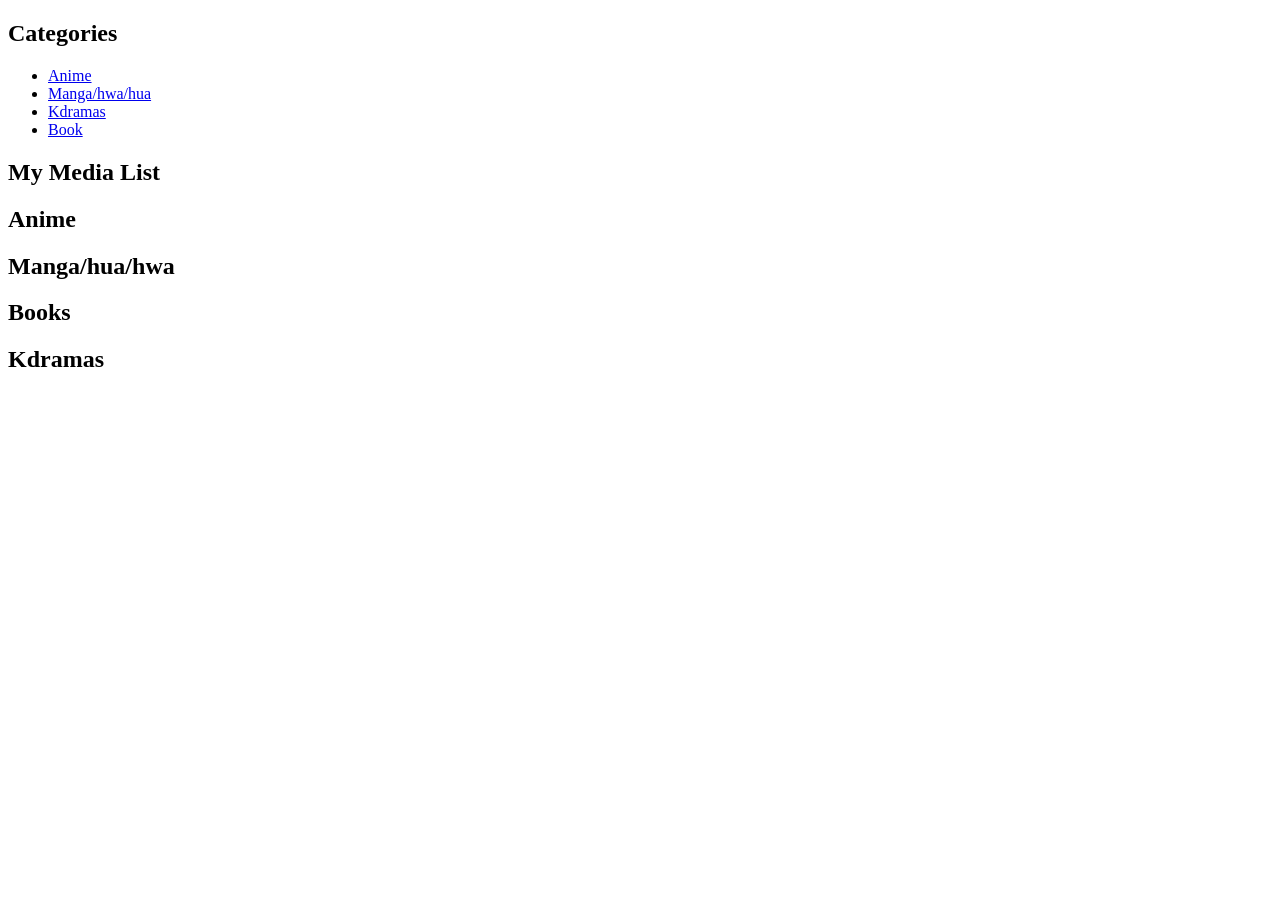
==== index.html @ 4e2afcc7 "Added the rough index idea" ====
<!DOCTYPE html>
<html lang="en">
    <head>
        <meta charset="UTF-8" />
        <meta name="viewport" content="width=device-width, initial-scale=1.0" />
        <title>My Media List</title>
    </head>
    <body>
        <nav id="sidebar">
            <h2>Categories</h2>
            <ul>
                <li><a href="#anime" class="nav-link">Anime</a></li>
                <li><a href="#manga" class="nav-link">Manga/hwa/hua</a></li>
                <li><a href="#kdramas" class="nav-link">Kdramas</a></li>
                <li><a href="#books" class="nav-link">Book</a></li>
            </ul>
        </nav>

        <nav id="content">
            <h1>My Media List</h1>

            <section id="anime">
                <h2>Anime</h2>
                <ul class="media-list" id="anime-list"></ul>
            </section>

            <section id="manga">
                <h2>Manga/hua/hwa</h2>
                <ul class="media-list" id="manga-list"></ul>
            </section>

            <section id="books">
                <h2>Books</h2>
                <ul class="media-list" id="books-list"></ul>
            </section>

            <section id="kdramas">
                <h2>Kdramas</h2>
                <ul class="media-list" id="kdramas-list"></ul>
            </section>
        </main>

        <script src="data.js"></script>
        <script src="app.js"></script>
</body>
</html>
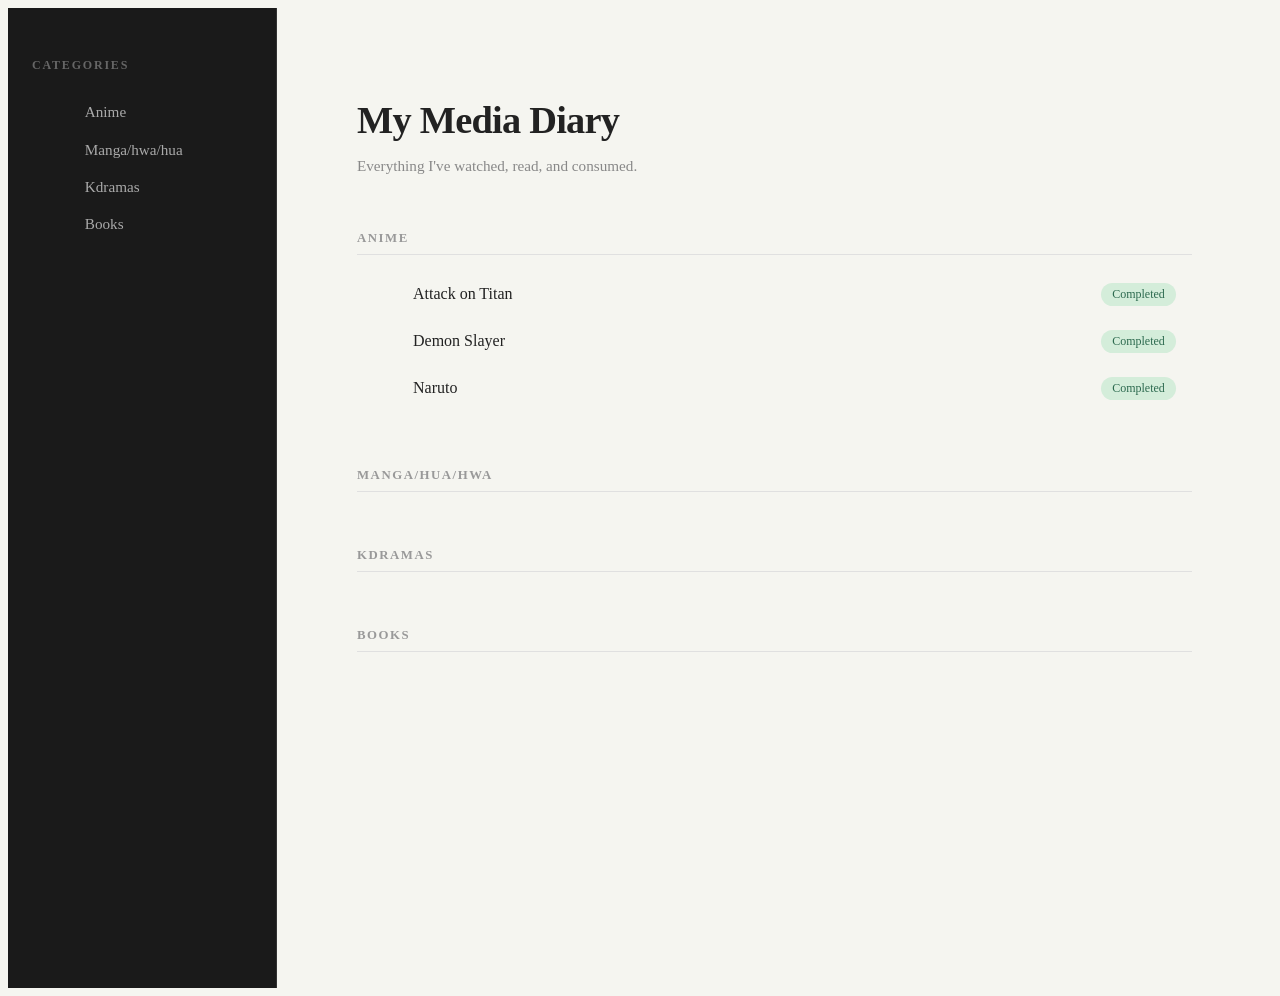
==== commit cbe82eca: "Fixed some bugs and made the structure better" ====
--- a/index.html
+++ b/index.html
@@ -1,46 +1,49 @@
 <!DOCTYPE html>
 <html lang="en">
-    <head>
-        <meta charset="UTF-8" />
-        <meta name="viewport" content="width=device-width, initial-scale=1.0" />
-        <title>My Media List</title>
-    </head>
-    <body>
-        <nav id="sidebar">
-            <h2>Categories</h2>
-            <ul>
-                <li><a href="#anime" class="nav-link">Anime</a></li>
-                <li><a href="#manga" class="nav-link">Manga/hwa/hua</a></li>
-                <li><a href="#kdramas" class="nav-link">Kdramas</a></li>
-                <li><a href="#books" class="nav-link">Book</a></li>
-            </ul>
-        </nav>
+<head>
+  <meta charset="UTF-8" />
+  <meta name="viewport" content="width=device-width, initial-scale=1.0" />
+  <title>My Media Diary</title>
+  <link rel="stylesheet" href="style.css" />
+</head>
+<body>
 
-        <nav id="content">
-            <h1>My Media List</h1>
+  <nav id="sidebar">
+    <h2>Categories</h2>
+    <ul>
+      <li><a href="#anime" class="nav-link">Anime</a></li>
+      <li><a href="#manga" class="nav-link">Manga/hwa/hua</a></li>
+      <li><a href="#kdramas" class="nav-link">Kdramas</a></li>
+      <li><a href="#books" class="nav-link">Books</a></li>
+    </ul>
+  </nav>
 
-            <section id="anime">
-                <h2>Anime</h2>
-                <ul class="media-list" id="anime-list"></ul>
-            </section>
+  <main id="content">
+    <h1>My Media Diary</h1>
+    <p>Everything I've watched, read, and consumed.</p>
 
-            <section id="manga">
-                <h2>Manga/hua/hwa</h2>
-                <ul class="media-list" id="manga-list"></ul>
-            </section>
+    <section id="anime">
+      <h2>Anime</h2>
+      <ul class="media-list" id="anime-list"></ul>
+    </section>
 
-            <section id="books">
-                <h2>Books</h2>
-                <ul class="media-list" id="books-list"></ul>
-            </section>
+    <section id="manga">
+      <h2>Manga/hua/hwa</h2>
+      <ul class="media-list" id="manga-list"></ul>
+    </section>
 
-            <section id="kdramas">
-                <h2>Kdramas</h2>
-                <ul class="media-list" id="kdramas-list"></ul>
-            </section>
-        </main>
+    <section id="kdramas">
+      <h2>Kdramas</h2>
+      <ul class="media-list" id="kdramas-list"></ul>
+    </section>
 
-        <script src="data.js"></script>
-        <script src="app.js"></script>
+    <section id="books">
+      <h2>Books</h2>
+      <ul class="media-list" id="books-list"></ul>
+    </section>
+  </main>
+
+  <script src="data.js"></script>
+  <script src="app.js"></script>
 </body>
-</html>+</html>
--- a/style.css
+++ b/style.css
@@ -0,0 +1,112 @@
+import url('https://fonts.googleapis.com/css2?family=Caveat:wght@400;600&family=Reenie+Beanie&display=swap');
+
+* { margin: 0; padding: 0; box-sizing: border-box; }
+
+body {
+  display: flex;
+  font-family: 'Caveat', cursive;
+  background: #f5f5f0;
+  color: #222;
+}
+
+#sidebar {
+  position: sticky;
+  top: 0;
+  height: 100vh;
+  width: 220px;
+  min-width: 220px;
+  padding: 2.5rem 1.5rem;
+  background: #1a1a1a;
+  border-right: 1px solid #333;
+}
+
+#sidebar h2 {
+  font-size: 0.75rem;
+  text-transform: uppercase;
+  letter-spacing: 0.15em;
+  color: #666;
+  margin-bottom: 1.5rem;
+}
+
+#sidebar ul { list-style: none; }
+
+#sidebar ul li { margin-bottom: 0.4rem; }
+
+.nav-link {
+  text-decoration: none;
+  color: #aaa;
+  font-size: 0.95rem;
+  padding: 0.4rem 0.8rem;
+  border-radius: 6px;
+  display: block;
+  transition: all 0.2s;
+}
+
+.nav-link:hover {
+  background: #2a2a2a;
+  color: #fff;
+}
+
+#content {
+  flex: 1;
+  padding: 4rem 5rem;
+  max-width: 900px;
+}
+
+#content h1 {
+  font-size: 2.4rem;
+  font-weight: 700;
+  margin-bottom: 0.4rem;
+  letter-spacing: -0.02em;
+}
+
+#content > p {
+  color: #888;
+  margin-bottom: 3.5rem;
+  font-size: 0.95rem;
+}
+
+section {
+  margin-bottom: 3.5rem;
+}
+
+section h2 {
+  font-size: 0.8rem;
+  text-transform: uppercase;
+  letter-spacing: 0.12em;
+  color: #999;
+  margin-bottom: 1rem;
+  padding-bottom: 0.5rem;
+  border-bottom: 1px solid #e0e0e0;
+}
+
+.media-list { list-style: none; }
+
+.media-list li {
+  padding: 0.75rem 1rem;
+  display: flex;
+  justify-content: space-between;
+  align-items: center;
+  border-radius: 8px;
+  transition: background 0.15s;
+}
+
+.media-list li:hover { background: #efefeb; }
+
+.media-list li span.title {
+  font-size: 1rem;
+  font-weight: 500;
+}
+
+.status {
+  font-size: 0.75rem;
+  padding: 0.25rem 0.7rem;
+  border-radius: 20px;
+  font-weight: 500;
+  text-transform: capitalize;
+}
+
+.status.completed { background: #d4edda; color: #2d6a4f; }
+.status.watching  { background: #fff3cd; color: #856404; }
+.status.dropped   { background: #f8d7da; color: #842029; }
+.status.planned   { background: #e2e3e5; color: #383d41; }
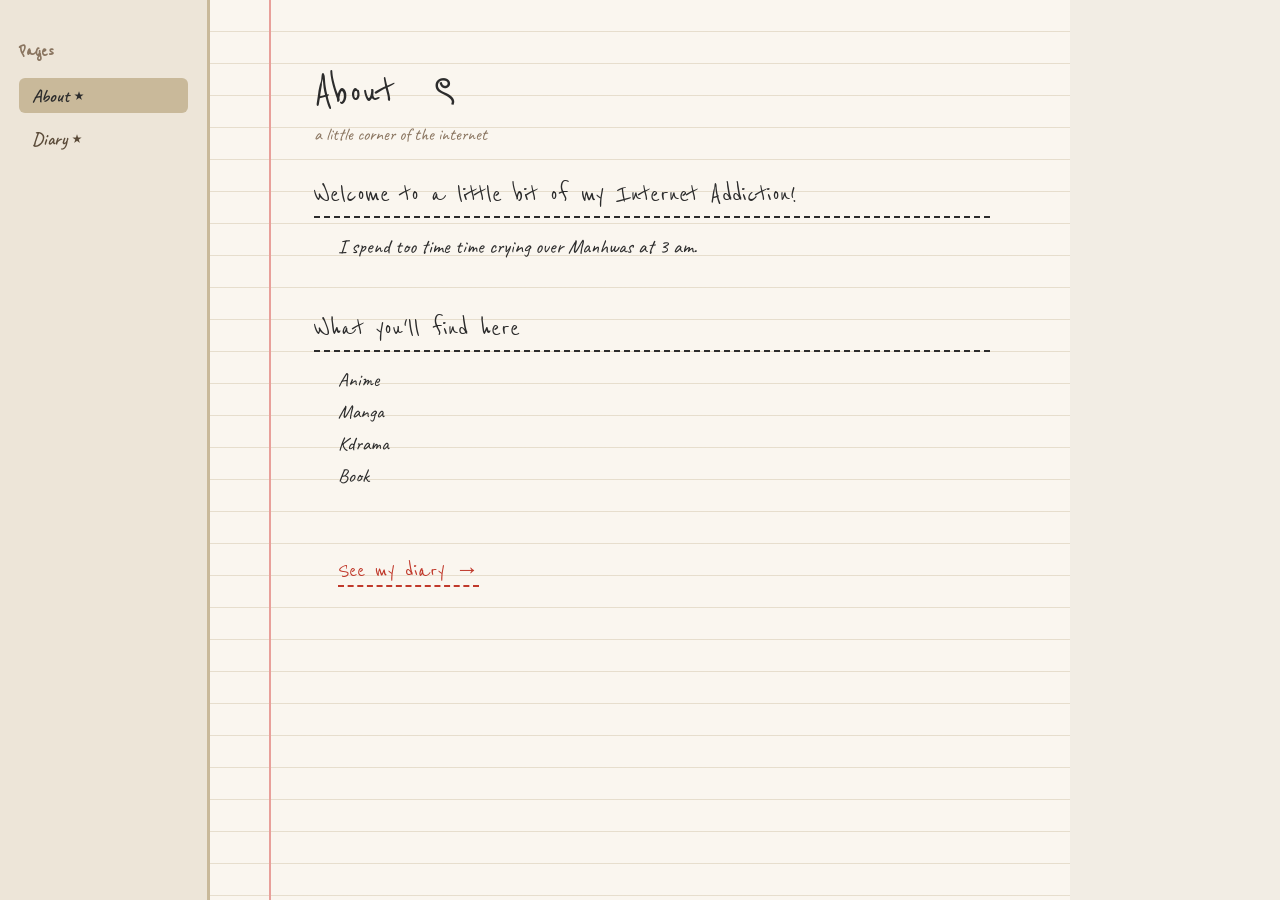
==== commit 39cde3c3: "Added my data and splitted it into its own sections" ====
--- a/index.html
+++ b/index.html
@@ -3,47 +3,46 @@
 <head>
   <meta charset="UTF-8" />
   <meta name="viewport" content="width=device-width, initial-scale=1.0" />
-  <title>My Media Diary</title>
+  <title>ᨐฅ</title>
   <link rel="stylesheet" href="style.css" />
 </head>
 <body>
 
   <nav id="sidebar">
-    <h2>Categories</h2>
+    <h2>Pages</h2>
     <ul>
-      <li><a href="#anime" class="nav-link">Anime</a></li>
-      <li><a href="#manga" class="nav-link">Manga/hwa/hua</a></li>
-      <li><a href="#kdramas" class="nav-link">Kdramas</a></li>
-      <li><a href="#books" class="nav-link">Books</a></li>
+      <li><a href="index.html" class="nav-link active">About ⋆</a></li>
+      <li><a href="diary.html" class="nav-link">Diary ⋆</a></li>
     </ul>
   </nav>
 
   <main id="content">
-    <h1>My Media Diary</h1>
-    <p>Everything I've watched, read, and consumed.</p>
+    <h1>About ۶۟ৎ</h1>
+    <p class="subtitle">a little corner of the internet</p>
 
-    <section id="anime">
-      <h2>Anime</h2>
-      <ul class="media-list" id="anime-list"></ul>
+    <section>
+      <h2>Welcome to a little bit of my Internet Addiction!</h2>
+      <p class="about-text">
+        I spend too time time crying over Manhwas at 3 am.
+      </p>
     </section>
 
-    <section id="manga">
-      <h2>Manga/hua/hwa</h2>
-      <ul class="media-list" id="manga-list"></ul>
+    <section>
+      <h2>What you'll find here</h2>
+      <ul class="about-list">
+        <li>Anime</li>
+        <li>Manga</li>
+        <li>Kdrama</li>
+        <li>Book</li>
+      </ul>
     </section>
 
-    <section id="kdramas">
-      <h2>Kdramas</h2>
-      <ul class="media-list" id="kdramas-list"></ul>
+    <section>
+      <a href="diary.html" class="cta">See my diary →</a>
     </section>
 
-    <section id="books">
-      <h2>Books</h2>
-      <ul class="media-list" id="books-list"></ul>
-    </section>
   </main>
 
-  <script src="data.js"></script>
   <script src="app.js"></script>
 </body>
 </html>
--- a/style.css
+++ b/style.css
@@ -1,112 +1,219 @@
-import url('https://fonts.googleapis.com/css2?family=Caveat:wght@400;600&family=Reenie+Beanie&display=swap');
+@import url('https://fonts.googleapis.com/css2?family=Caveat:wght@400;600&family=Reenie+Beanie&display=swap');
 
 * { margin: 0; padding: 0; box-sizing: border-box; }
 
 body {
   display: flex;
   font-family: 'Caveat', cursive;
-  background: #f5f5f0;
-  color: #222;
+  background: #f2ede4;
+  color: #2c2c2c;
+  min-height: 100vh;
 }
 
 #sidebar {
   position: sticky;
   top: 0;
   height: 100vh;
-  width: 220px;
-  min-width: 220px;
-  padding: 2.5rem 1.5rem;
-  background: #1a1a1a;
-  border-right: 1px solid #333;
+  width: 210px;
+  min-width: 210px;
+  padding: 2.5rem 1.2rem;
+  background: #ede5d8;
+  border-right: 3px solid #c9b99a;
+  z-index: 1;
+  overflow-y: auto;
 }
 
 #sidebar h2 {
-  font-size: 0.75rem;
-  text-transform: uppercase;
-  letter-spacing: 0.15em;
-  color: #666;
-  margin-bottom: 1.5rem;
+  font-family: 'Reenie Beanie', cursive;
+  font-size: 1.2rem;
+  color: #8a7560;
+  margin-bottom: 1rem;
 }
 
 #sidebar ul { list-style: none; }
-
-#sidebar ul li { margin-bottom: 0.4rem; }
+#sidebar ul li { margin-bottom: 0.5rem; }
+
+.sidebar-divider {
+  border: none;
+  border-top: 1.5px dashed #c9b99a;
+  margin: 1.2rem 0;
+}
 
 .nav-link {
   text-decoration: none;
-  color: #aaa;
-  font-size: 0.95rem;
-  padding: 0.4rem 0.8rem;
+  font-family: 'Caveat', cursive;
+  font-size: 1.15rem;
+  padding: 0.35rem 0.8rem;
   border-radius: 6px;
   display: block;
   transition: all 0.2s;
-}
-
-.nav-link:hover {
-  background: #2a2a2a;
-  color: #fff;
-}
-
+  color: #5a4a38;
+  font-weight: 600;
+}
+
+.nav-link:hover { background: rgba(0,0,0,0.06); }
+
+.nav-link.active {
+  background: #c9b99a;
+  color: #2c2c2c;
+}
+
+/* category colors */
+.nav-link[href="#anime"]    { color: #c0392b; }
+.nav-link[href="#movies"]   { color: #b7770d; }
+.nav-link[href="#kdramas"]  { color: #1a6b8a; }
+.nav-link[href="#cdmovies"] { color: #6c3483; }
+.nav-link[href="#manga"]    { color: #7d3c98; }
+.nav-link[href="#books"]    { color: #1e8449; }
+
+/* journal content */
 #content {
   flex: 1;
   padding: 4rem 5rem;
-  max-width: 900px;
+  max-width: 860px;
+  background:
+    linear-gradient(90deg, transparent 59px, #e8a09a 59px, #e8a09a 61px, transparent 61px),
+    repeating-linear-gradient(transparent, transparent 31px, #c9b99a66 31px, #c9b99a66 32px);
+  background-color: #faf6ef;
 }
 
 #content h1 {
-  font-size: 2.4rem;
-  font-weight: 700;
-  margin-bottom: 0.4rem;
-  letter-spacing: -0.02em;
-}
-
-#content > p {
-  color: #888;
-  margin-bottom: 3.5rem;
-  font-size: 0.95rem;
-}
-
-section {
-  margin-bottom: 3.5rem;
-}
+  font-family: 'Reenie Beanie', cursive;
+  font-size: 3rem;
+  font-weight: 400;
+  padding-left: 1.5rem;
+  margin-bottom: 0.2rem;
+}
+
+.subtitle {
+  font-size: 1.1rem;
+  color: #8a7560;
+  padding-left: 1.5rem;
+  margin-bottom: 2rem;
+}
+
+/* about page */
+.about-text {
+  font-size: 1.25rem;
+  line-height: 2rem;
+  padding-left: 1.5rem;
+  max-width: 600px;
+}
+
+.about-list {
+  list-style: none;
+  padding-left: 1.5rem;
+  margin-top: 0.5rem;
+}
+
+.about-list li {
+  font-size: 1.2rem;
+  line-height: 2rem;
+}
+
+.cta {
+  display: inline-block;
+  margin-left: 1.5rem;
+  margin-top: 1rem;
+  font-family: 'Reenie Beanie', cursive;
+  font-size: 1.5rem;
+  color: #c0392b;
+  text-decoration: none;
+  border-bottom: 2px dashed #c0392b;
+  transition: opacity 0.2s;
+}
+
+.cta:hover { opacity: 0.7; }
+
+/* tabs */
+.tab-buttons {
+  display: flex;
+  gap: 0.6rem;
+  padding-left: 1.5rem;
+  margin-bottom: 2rem;
+  flex-wrap: wrap;
+}
+
+.tab-btn {
+  font-family: 'Caveat', cursive;
+  font-size: 1.1rem;
+  padding: 0.3rem 1rem;
+  border-radius: 20px;
+  border: 2px solid #c9b99a;
+  background: transparent;
+  cursor: pointer;
+  transition: all 0.2s;
+  color: #5a4a38;
+}
+
+.tab-btn:hover { background: #ede5d8; }
+
+.tab-btn[data-target="anime"].active    { background: #fdecea; border-color: #c0392b; color: #c0392b; }
+.tab-btn[data-target="movies"].active   { background: #fef9e7; border-color: #b7770d; color: #b7770d; }
+.tab-btn[data-target="kdramas"].active  { background: #e8f6f9; border-color: #1a6b8a; color: #1a6b8a; }
+.tab-btn[data-target="cdmovies"].active { background: #f5eef8; border-color: #6c3483; color: #6c3483; }
+.tab-btn[data-target="manga"].active    { background: #f5eef8; border-color: #7d3c98; color: #7d3c98; }
+.tab-btn[data-target="books"].active    { background: #eafaf1; border-color: #1e8449; color: #1e8449; }
+
+.tab-section { display: none; padding-left: 1.5rem; }
+.tab-section.active { display: block; }
 
 section h2 {
-  font-size: 0.8rem;
-  text-transform: uppercase;
-  letter-spacing: 0.12em;
-  color: #999;
-  margin-bottom: 1rem;
-  padding-bottom: 0.5rem;
-  border-bottom: 1px solid #e0e0e0;
-}
+  font-family: 'Reenie Beanie', cursive;
+  font-size: 1.8rem;
+  font-weight: 400;
+  margin-bottom: 0.8rem;
+  border-bottom: 2px dashed;
+  padding-bottom: 0.3rem;
+}
+
+section { margin-bottom: 3rem; padding-left: 1.5rem; }
+
+section#anime    h2 { color: #c0392b; border-bottom-color: #f5b7b1; }
+section#movies   h2 { color: #b7770d; border-bottom-color: #f9e4b7; }
+section#kdramas  h2 { color: #1a6b8a; border-bottom-color: #a9cce3; }
+section#cdmovies h2 { color: #6c3483; border-bottom-color: #d7bde2; }
+section#manga    h2 { color: #7d3c98; border-bottom-color: #d7bde2; }
+section#books    h2 { color: #1e8449; border-bottom-color: #a9dfbf; }
 
 .media-list { list-style: none; }
 
 .media-list li {
-  padding: 0.75rem 1rem;
+  padding: 0.45rem 0.6rem;
   display: flex;
   justify-content: space-between;
   align-items: center;
-  border-radius: 8px;
+  border-radius: 4px;
   transition: background 0.15s;
 }
 
-.media-list li:hover { background: #efefeb; }
-
-.media-list li span.title {
+.media-list li:hover { background: rgba(0,0,0,0.04); }
+
+.title { font-size: 1.2rem; }
+
+.country {
+  font-size: 0.85rem;
+  color: #aaa;
+  font-family: 'Caveat', cursive;
+  margin-left: 0.4rem;
+}
+
+.meta { display: flex; align-items: center; gap: 0.5rem; }
+
+.score {
+  font-family: 'Reenie Beanie', cursive;
   font-size: 1rem;
-  font-weight: 500;
+  color: #b7770d;
 }
 
 .status {
-  font-size: 0.75rem;
-  padding: 0.25rem 0.7rem;
+  font-family: 'Reenie Beanie', cursive;
+  font-size: 1rem;
+  padding: 0.1rem 0.8rem;
   border-radius: 20px;
-  font-weight: 500;
-  text-transform: capitalize;
-}
-
-.status.completed { background: #d4edda; color: #2d6a4f; }
+}
+
+.status.completed { background: #d4edda; color: #1e8449; }
 .status.watching  { background: #fff3cd; color: #856404; }
 .status.dropped   { background: #f8d7da; color: #842029; }
-.status.planned   { background: #e2e3e5; color: #383d41; }+.status.planned   { background: #e2e3e5; color: #383d41; }
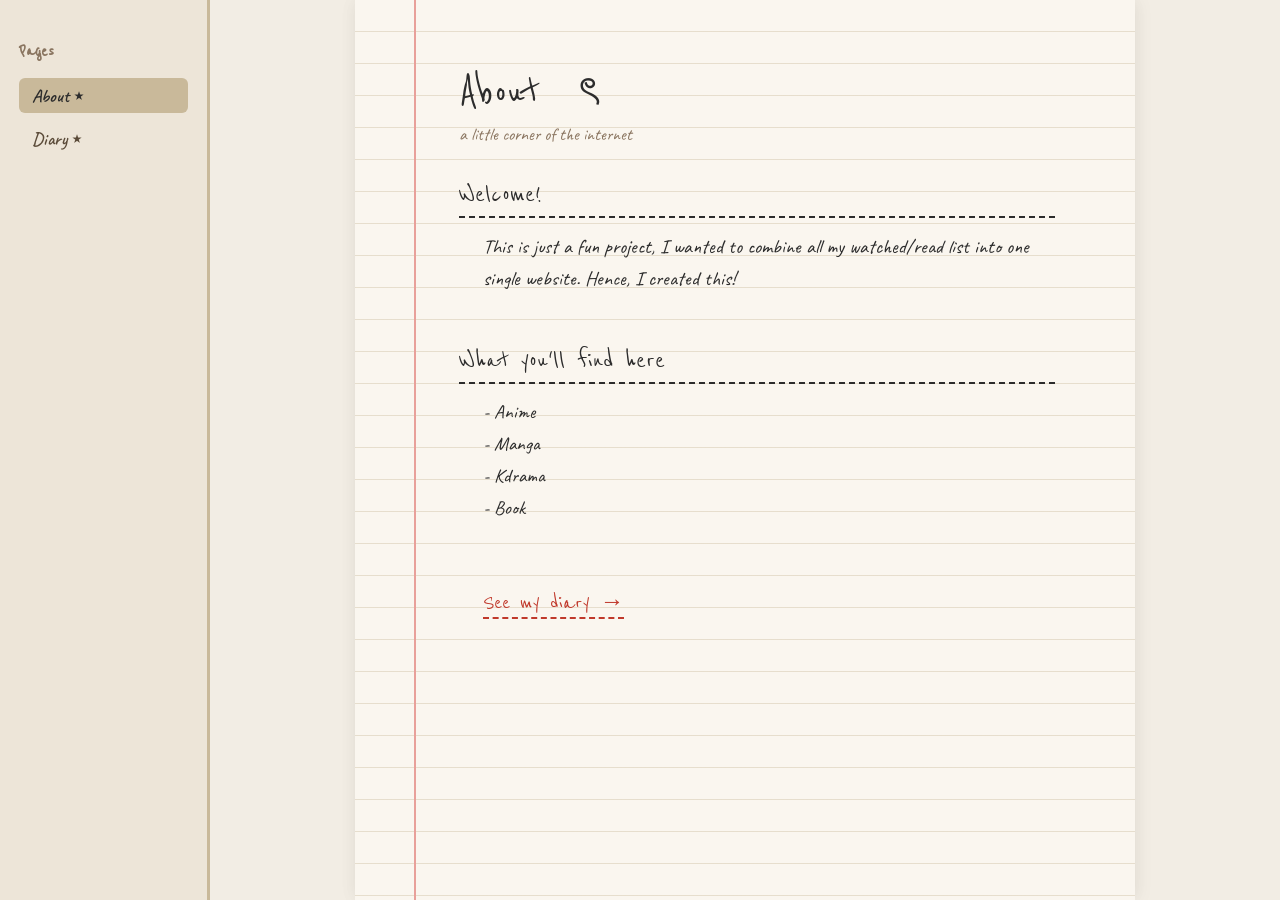
==== commit ec55bd1e: "Fixed some bugs and added ReadME" ====
--- a/index.html
+++ b/index.html
@@ -21,19 +21,20 @@
     <p class="subtitle">a little corner of the internet</p>
 
     <section>
-      <h2>Welcome to a little bit of my Internet Addiction!</h2>
+      <h2>Welcome!</h2>
       <p class="about-text">
-        I spend too time time crying over Manhwas at 3 am.
+        This is just a fun project, I wanted to combine all my watched/read 
+        list into one single website. Hence, I created this!
       </p>
     </section>
 
     <section>
       <h2>What you'll find here</h2>
       <ul class="about-list">
-        <li>Anime</li>
-        <li>Manga</li>
-        <li>Kdrama</li>
-        <li>Book</li>
+        <li>- Anime</li>
+        <li>- Manga</li>
+        <li>- Kdrama</li>
+        <li>- Book</li>
       </ul>
     </section>
 
--- a/style.css
+++ b/style.css
@@ -70,11 +70,13 @@
 #content {
   flex: 1;
   padding: 4rem 5rem;
-  max-width: 860px;
+  max-width: 780px;
+  margin: 0 auto;
   background:
     linear-gradient(90deg, transparent 59px, #e8a09a 59px, #e8a09a 61px, transparent 61px),
     repeating-linear-gradient(transparent, transparent 31px, #c9b99a66 31px, #c9b99a66 32px);
   background-color: #faf6ef;
+  box-shadow: 2px 0 18px rgba(0,0,0,0.06), -2px 0 18px rgba(0,0,0,0.03);
 }
 
 #content h1 {
@@ -130,8 +132,10 @@
   display: flex;
   gap: 0.6rem;
   padding-left: 1.5rem;
-  margin-bottom: 2rem;
+  margin-bottom: 2.5rem;
   flex-wrap: wrap;
+  border-bottom: 1.5px dashed #c9b99a;
+  padding-bottom: 1rem;
 }
 
 .tab-btn {
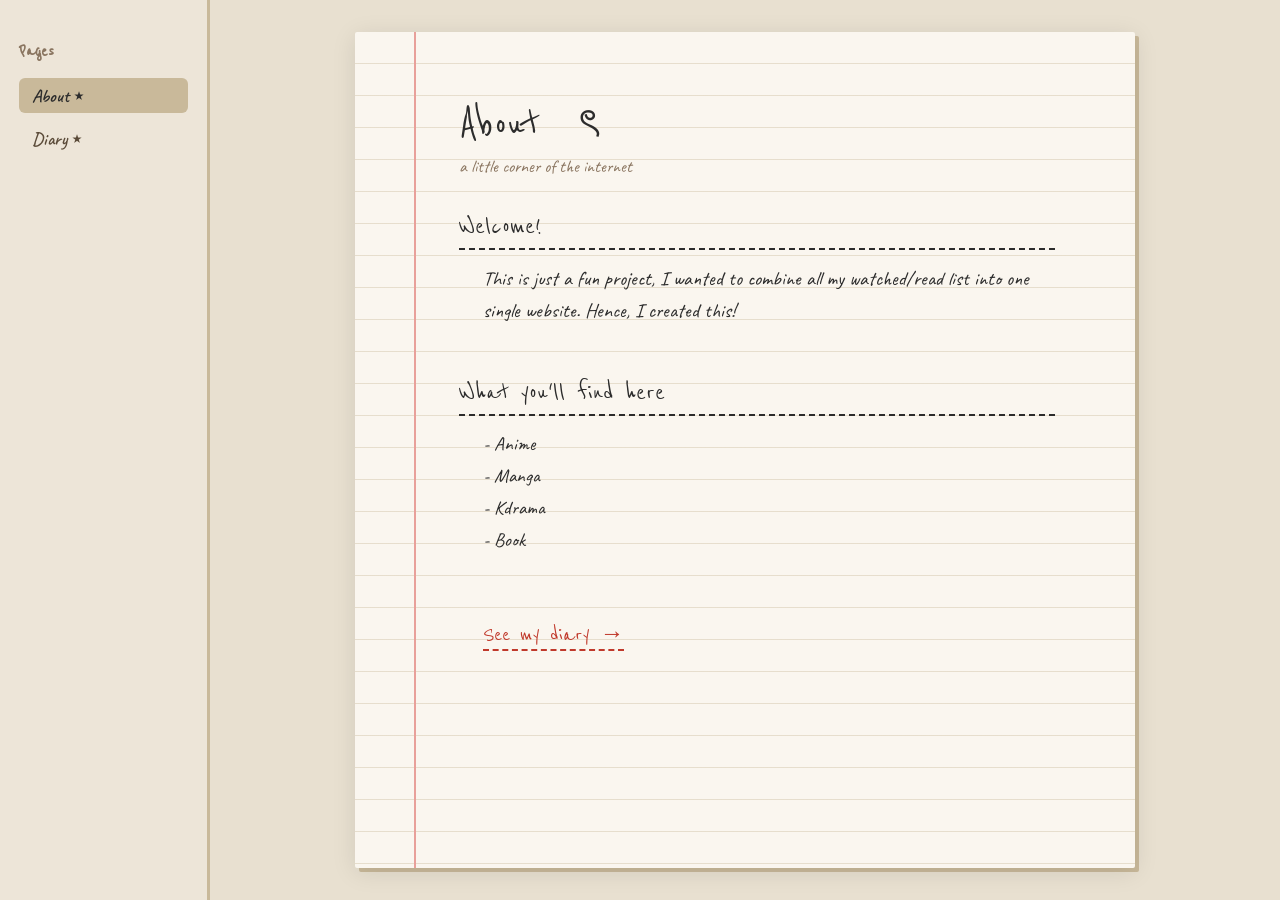
==== commit be2b478c: "Added favicon" ====
--- a/index.html
+++ b/index.html
@@ -4,6 +4,7 @@
   <meta charset="UTF-8" />
   <meta name="viewport" content="width=device-width, initial-scale=1.0" />
   <title>ᨐฅ</title>
+  <link rel="icon" type="image/png" href="favicon.png" />
   <link rel="stylesheet" href="style.css" />
 </head>
 <body>
--- a/style.css
+++ b/style.css
@@ -5,7 +5,7 @@
 body {
   display: flex;
   font-family: 'Caveat', cursive;
-  background: #f2ede4;
+  background: #e8e0d0;
   color: #2c2c2c;
   min-height: 100vh;
 }
@@ -23,6 +23,11 @@
   overflow-y: auto;
 }
 
+#sidebar::-webkit-scrollbar { width: 5px; }
+#sidebar::-webkit-scrollbar-track { background: #ede5d8; }
+#sidebar::-webkit-scrollbar-thumb { background: #c9b99a; border-radius: 10px; }
+#sidebar::-webkit-scrollbar-thumb:hover { background: #a89070; }
+
 #sidebar h2 {
   font-family: 'Reenie Beanie', cursive;
   font-size: 1.2rem;
@@ -58,7 +63,6 @@
   color: #2c2c2c;
 }
 
-/* category colors */
 .nav-link[href="#anime"]    { color: #c0392b; }
 .nav-link[href="#movies"]   { color: #b7770d; }
 .nav-link[href="#kdramas"]  { color: #1a6b8a; }
@@ -66,17 +70,67 @@
 .nav-link[href="#manga"]    { color: #7d3c98; }
 .nav-link[href="#books"]    { color: #1e8449; }
 
+/* stats */
+.stat-row {
+  font-size: 1rem;
+  padding: 0.2rem 0.4rem;
+  display: flex;
+  gap: 0.5rem;
+  color: #5a4a38;
+}
+
+.stat-total {
+  margin-top: 0.6rem;
+  font-size: 0.85rem;
+  color: #8a7560;
+  padding: 0.4rem 0.4rem 0;
+  border-top: 1px dashed #c9b99a;
+}
+
+/* pinned note */
+.pinned-note {
+  background: #fffde7;
+  border: 1.5px dashed #c9b99a;
+  border-radius: 6px;
+  padding: 0.6rem 0.8rem;
+  margin-top: 0.3rem;
+  transform: rotate(-1deg);
+}
+
+.pinned-label {
+  font-size: 0.8rem;
+  color: #8a7560;
+  margin-bottom: 0.2rem;
+}
+
+.pinned-title {
+  font-family: 'Caveat', cursive;
+  font-size: 1.05rem;
+  font-weight: 600;
+  color: #2c2c2c;
+  line-height: 1.3;
+}
+
+.pinned-ep {
+  font-size: 0.85rem;
+  color: #8a7560;
+  margin-top: 0.2rem;
+}
+
 /* journal content */
 #content {
   flex: 1;
   padding: 4rem 5rem;
   max-width: 780px;
-  margin: 0 auto;
+  margin: 2rem auto;
+  height: fit-content;
+  min-height: calc(100vh - 4rem);
   background:
     linear-gradient(90deg, transparent 59px, #e8a09a 59px, #e8a09a 61px, transparent 61px),
     repeating-linear-gradient(transparent, transparent 31px, #c9b99a66 31px, #c9b99a66 32px);
   background-color: #faf6ef;
-  box-shadow: 2px 0 18px rgba(0,0,0,0.06), -2px 0 18px rgba(0,0,0,0.03);
+  box-shadow: 0 4px 24px rgba(0,0,0,0.10), 4px 4px 0px #c9b99a;
+  border-radius: 2px;
 }
 
 #content h1 {
